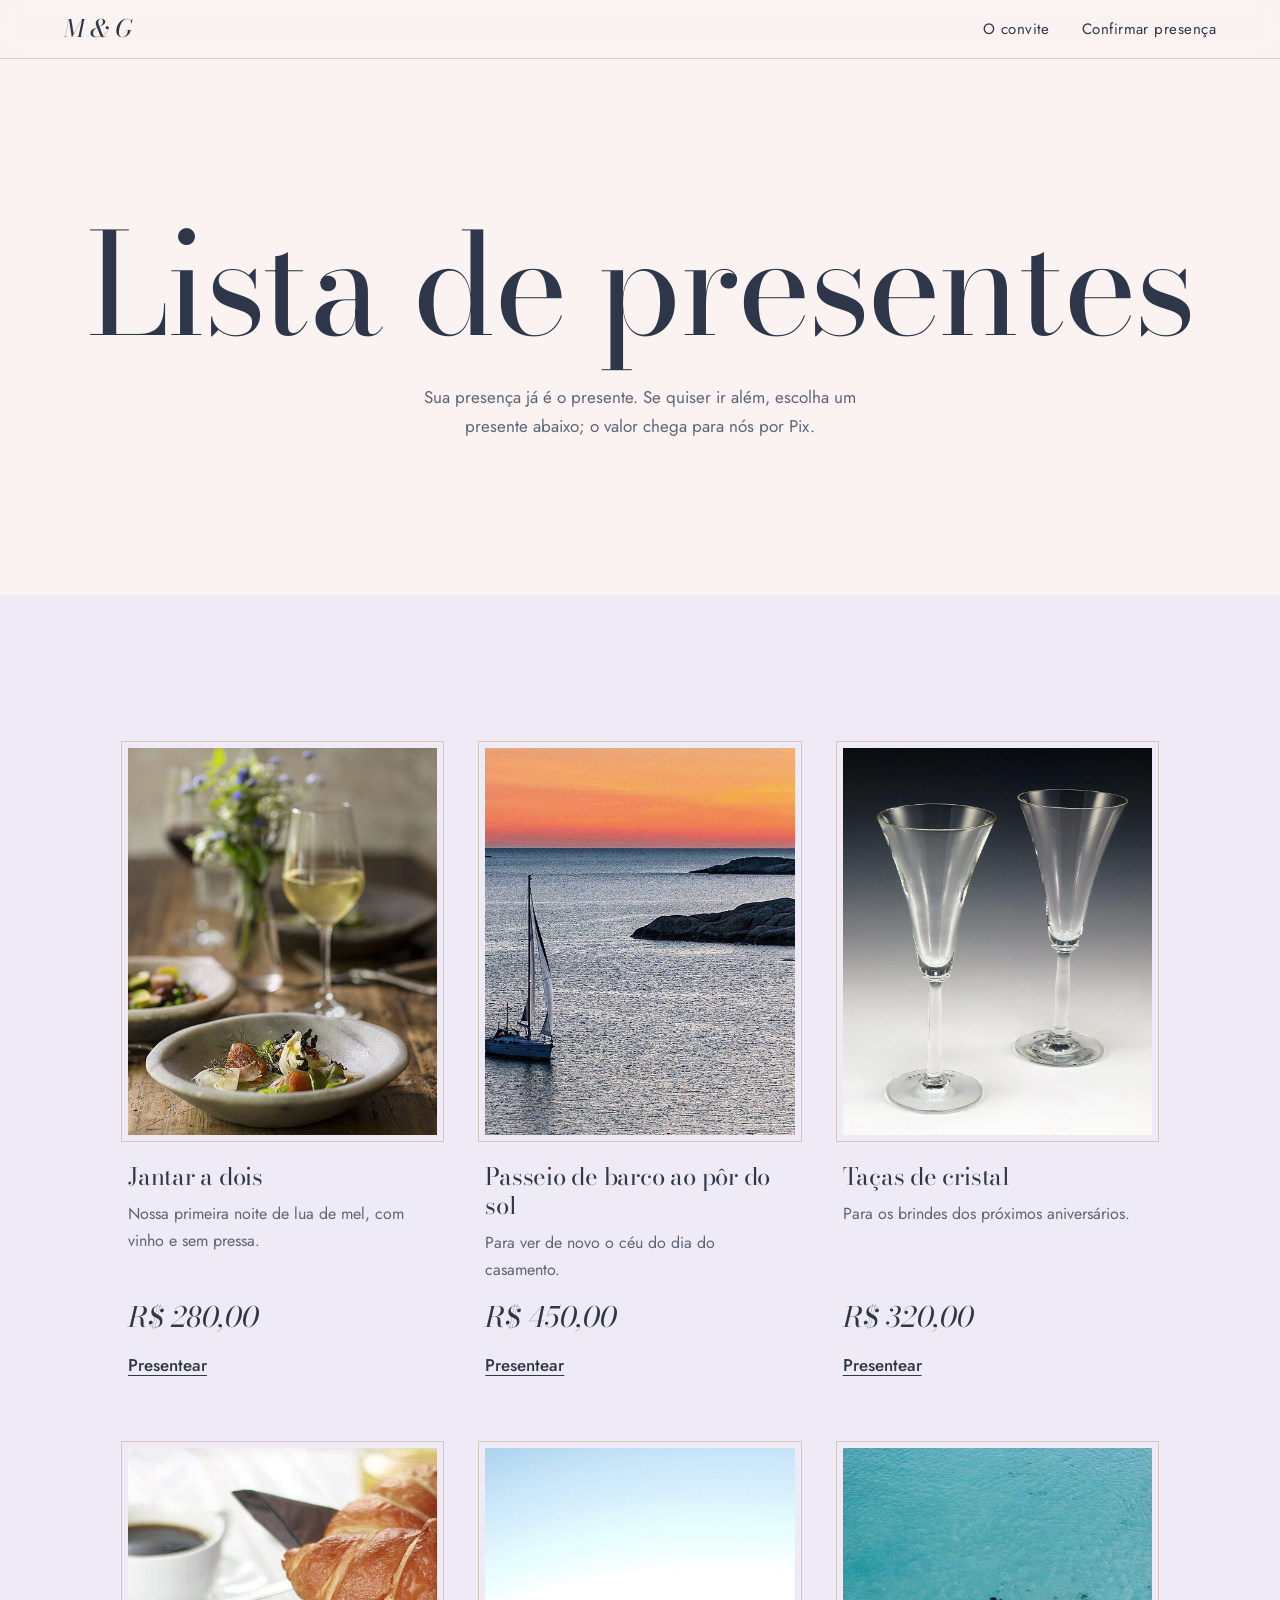
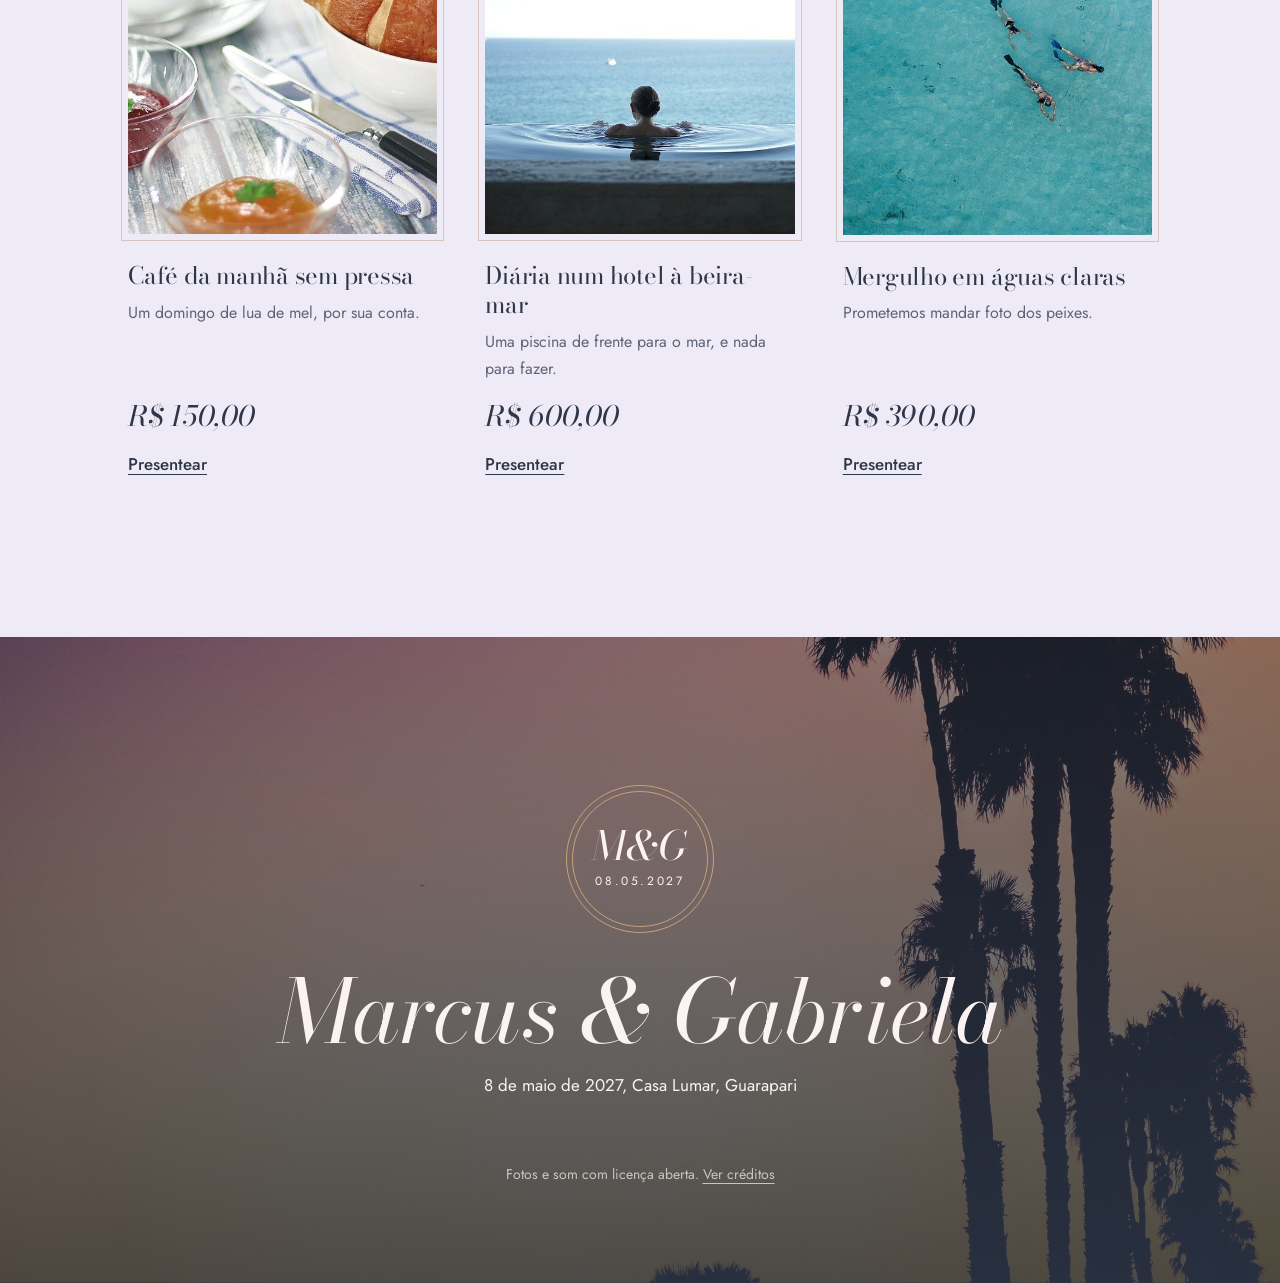
==== presentes.html @ 3d128921 "chore: publica a prévia do site do casamento" ====
<!doctype html>
<html lang="pt-BR">
<head>
  <meta charset="utf-8">
  <meta name="viewport" content="width=device-width, initial-scale=1">
  <meta name="robots" content="noindex, nofollow">
  <link rel="icon" href="data:image/svg+xml,%3Csvg xmlns='http://www.w3.org/2000/svg' viewBox='0 0 32 32'%3E%3Ccircle cx='16' cy='16' r='13' fill='%23f4c9ae'/%3E%3C/svg%3E">
  <title>Lista de presentes, Marcus &amp; Gabriela</title>
  <meta name="description" content="Lista de presentes do casamento de Marcus e Gabriela, 8 de maio de 2027. Presenteie por Pix.">
  <link rel="preconnect" href="https://fonts.googleapis.com">
  <link rel="preconnect" href="https://fonts.gstatic.com" crossorigin>
  <link rel="stylesheet" href="https://fonts.googleapis.com/css2?family=Bodoni+Moda:ital,opsz,wght@0,6..96,400..600;1,6..96,400..600&family=Jost:wght@300;400;500&display=swap">
  <link rel="stylesheet" href="assets/css/base.css">
  <link rel="stylesheet" href="assets/css/mare-rosa.css">
  <link rel="stylesheet" href="assets/css/mare-rosa-presentes.css">
  <link rel="stylesheet" href="assets/css/mare-rosa-efeitos.css">
  <script src="assets/js/wedding-config.js" defer></script>
  <script src="assets/js/gift-list.js" defer></script>
  <script src="assets/js/scroll-effects.js" defer></script>
  <script src="assets/js/site.js" defer></script>
</head>
<body class="is-entered">
  <a class="skip-link" href="#conteudo">Pular para o conteúdo</a>

  <div class="topbar is-solid">
    <a class="topbar__monogram" href="index.html">M &amp; G</a>
    <nav aria-label="Seções">
      <ul>
        <li><a href="index.html">O convite</a></li>
        <li><a href="index.html#confirmar">Confirmar presença</a></li>
      </ul>
    </nav>
  </div>

  <main id="conteudo" tabindex="-1">
    <header class="gifts-page-header">
      <h1 data-reveal>Lista de presentes</h1>
      <p>Sua presença já é o presente. Se quiser ir além, escolha um presente abaixo; o valor chega para nós por Pix.</p>
    </header>

    <section class="gifts" aria-label="Presentes">
      <div class="container">
        <p class="gifts__status" data-gift-status role="status" aria-live="polite"></p>
        <ul class="gifts__list" data-gift-list></ul>
        <template data-gift-template>
          <li class="gift">
            <img class="gift__image" data-gift-field="image" alt="" loading="lazy" decoding="async">
            <h2 class="gift__title" data-gift-field="title"></h2>
            <p class="gift__description" data-gift-field="description"></p>
            <p class="gift__price" data-gift-field="price"></p>
            <button class="text-button" type="button" data-gift-select>Presentear</button>
          </li>
        </template>
      </div>
    </section>
  </main>

  <footer class="footer">
    <img class="parallax-media" src="assets/img/fundo-coqueiros-entardecer.jpg" alt="" loading="lazy" data-parallax="0.15">
    <div class="footer__content" data-reveal>
      <div class="crest crest--footer" aria-hidden="true">
        <span class="crest__letters">M&amp;G</span>
        <span class="crest__date">08.05.2027</span>
      </div>
      <p class="footer__names">Marcus &amp; Gabriela</p>
      <p>8 de maio de 2027, Casa Lumar, Guarapari</p>
      <p class="footer__credits">Fotos e som com licença aberta. <a href="CREDITS.md">Ver créditos</a></p>
    </div>
  </footer>

  <dialog class="pix-dialog" data-gift-dialog aria-labelledby="pix-titulo">
    <img class="pix-dialog__image" data-gift-dialog-image alt="">
    <h2 id="pix-titulo"><span data-gift-dialog-title></span></h2>
    <p class="pix-dialog__price" data-gift-dialog-price></p>
    <p>Faça um Pix para a chave abaixo, em nome de <span data-pix-holder></span>.</p>
    <p class="pix-dialog__key"><code data-pix-key></code></p>
    <button class="button" type="button" data-copy-pix>Copiar chave Pix</button>
    <p class="pix-dialog__status" data-copy-status role="status"></p>
    <button class="pix-dialog__close" type="button" data-dialog-close aria-label="Fechar">×</button>
  </dialog>
</body>
</html>
---- assets/css/base.css ----
/* Estrutura comum aos modelos. A aparência (cor, tipo, ritmo) fica no CSS de cada modelo. */

*, *::before, *::after { box-sizing: border-box; }

html { -webkit-text-size-adjust: 100%; scroll-behavior: smooth; }

body {
  margin: 0;
  text-rendering: optimizeLegibility;
  -webkit-font-smoothing: antialiased;
}

body:not(.is-entered) { overflow: hidden; }

img { display: block; max-width: 100%; height: auto; }

h1, h2, h3, p, ol, ul, figure, blockquote { margin: 0; }

ol, ul { padding: 0; list-style: none; }

button, input, select, textarea { font: inherit; color: inherit; }

button { cursor: pointer; }

[hidden] { display: none !important; }

main:focus { outline: none; }

:focus-visible { outline: 2px solid currentColor; outline-offset: 3px; }

.skip-link {
  position: absolute;
  left: 1rem;
  top: -4rem;
  z-index: 100;
  padding: .75rem 1rem;
  background: #fff;
  color: #000;
}

.skip-link:focus { top: 1rem; }

.visually-hidden {
  position: absolute;
  width: 1px;
  height: 1px;
  overflow: hidden;
  clip: rect(0 0 0 0);
  white-space: nowrap;
}

/* Tela de abertura: cobre tudo até o convidado entrar. */
.intro {
  position: fixed;
  inset: 0;
  z-index: 50;
  display: grid;
  place-items: center;
}

/* Formulário de presença */
.field { display: grid; gap: .4rem; margin: 0 0 1.25rem; padding: 0; border: 0; min-width: 0; }

.field input, .field select, .field textarea { width: 100%; }

.field textarea { resize: vertical; }

.field__error:empty { display: none; }

.choice-group { display: flex; flex-wrap: wrap; gap: .75rem; }

.choice { position: relative; display: inline-flex; align-items: center; gap: .5rem; cursor: pointer; }

[aria-busy="true"] { cursor: progress; opacity: .7; }

/* Diálogo do Pix */
.pix-dialog { max-width: min(30rem, calc(100vw - 2rem)); padding: 2rem; border: 0; }

.pix-dialog code { word-break: break-all; user-select: all; }

.pix-dialog__close {
  position: absolute;
  top: .75rem;
  right: .75rem;
  width: 2.5rem;
  height: 2.5rem;
  border: 0;
  background: transparent;
  font-size: 1.5rem;
  line-height: 1;
}

/* Botão de som */
.sound-toggle { display: inline-flex; align-items: center; gap: .5rem; }

.sound-toggle__icon { width: 1.5rem; height: 1.5rem; fill: none; stroke: currentColor; stroke-width: 1.5; stroke-linecap: round; }

.sound-toggle[data-state="playing"] .sound-toggle__icon path { stroke-dasharray: 4 3; animation: sound-wave 1.6s linear infinite; }

.sound-toggle[data-state="loading"] { opacity: .6; }

.sound-toggle:disabled { opacity: .4; cursor: not-allowed; }

@keyframes sound-wave { to { stroke-dashoffset: -14; } }

@media (prefers-reduced-motion: reduce) {
  html { scroll-behavior: auto; }
  *, *::before, *::after { animation-duration: .01ms !important; animation-iteration-count: 1 !important; transition-duration: .01ms !important; }
}
---- assets/css/mare-rosa.css ----
/*
 * Maré Rosa: editorial de moda, fotografia em tela cheia, Bodoni Moda + Jost.
 * O dourado champanhe aparece só em filetes (linhas, anéis, marcadores), nunca em texto:
 * é o que dá o acabamento de papelaria fina sem competir com os tons pastel.
 */

:root {
  --shell: #fbf3f1;
  --blush: #efcfcb;
  --apricot: #f4c9ae;
  --lilac: #bdb5da;
  --lilac-wash: #efebf6;
  --seafoam: #c3ded8;
  --tide: #2e3749;
  --tide-soft: #5d6478;
  --champagne: #c6a27a;
  --champagne-light: #ead6b8;
  --line: rgba(176, 140, 98, .4);
  --grain: url("data:image/svg+xml,%3Csvg xmlns='http://www.w3.org/2000/svg' width='180' height='180'%3E%3Cfilter id='n'%3E%3CfeTurbulence type='fractalNoise' baseFrequency='.85' numOctaves='2' stitchTiles='stitch'/%3E%3C/filter%3E%3Crect width='100%25' height='100%25' filter='url(%23n)'/%3E%3C/svg%3E");
  --font-display: 'Bodoni Moda', 'Didot', serif;
  --font-text: 'Jost', 'Futura', sans-serif;
  --gutter: clamp(1.25rem, 5vw, 4rem);
  --section-space: clamp(5rem, 12vw, 10rem);
}

body { background: var(--shell); color: var(--tide); font: 400 1.0625rem/1.7 var(--font-text); }

.container { width: min(72rem, 100%); margin-inline: auto; padding-inline: var(--gutter); }

h2 { font: 400 clamp(2.25rem, 5vw, 3.5rem)/1.05 var(--font-display); letter-spacing: -.01em; }

h3 { font: 500 1.125rem/1.3 var(--font-text); letter-spacing: .01em; }

a { color: inherit; text-underline-offset: .25em; text-decoration-thickness: 1px; }

.button {
  display: inline-flex;
  justify-content: center;
  padding: .95rem 2rem;
  border: 1px solid var(--tide);
  border-radius: 999px;
  background: var(--tide);
  color: var(--shell);
  font: 500 1rem/1 var(--font-text);
  letter-spacing: .02em;
  transition: background .25s, color .25s;
}

.button:hover { background: transparent; color: var(--tide); }

.button--light { background: var(--shell); border-color: var(--shell); color: var(--tide); }

.button--light:hover { background: transparent; color: var(--shell); }

.text-button { border: 0; background: none; padding: .5rem; text-decoration: underline; text-underline-offset: .25em; }

/* Abertura: o convite recua para cima como a maré, revelando a praia. */
.intro { color: var(--shell); text-align: center; clip-path: inset(0 0 0 0); transition: clip-path 1.3s cubic-bezier(.7, 0, .2, 1); }

.is-entered .intro { clip-path: inset(0 0 100% 0); }

.intro__photo { position: absolute; inset: 0; background: url('../img/ceu-rosa-ondas.jpg') center / cover; filter: blur(10px) saturate(.9); transform: scale(1.08); }

.intro__photo::after { content: ''; position: absolute; inset: 0; background: rgba(46, 55, 73, .4) var(--grain); background-blend-mode: overlay; }

.intro__content { position: relative; display: grid; justify-items: center; gap: 1.25rem; padding: var(--gutter); }

.intro__names { margin-top: 1rem; font: italic 400 clamp(2.75rem, 9vw, 5rem)/1 var(--font-display); font-variation-settings: 'opsz' 28; }

.intro__date { max-width: 30ch; margin-bottom: 1rem; font: italic 400 1.25rem/1.45 var(--font-display); }

.intro__hint { max-width: 32ch; font-size: .9375rem; opacity: .85; }

/* Brasão: anel duplo como o de um lacre de papelaria. */
.crest {
  display: grid;
  place-items: center;
  align-content: center;
  gap: .35rem;
  width: 8.5rem;
  aspect-ratio: 1;
  border: 1px solid var(--champagne-light);
  border-radius: 50%;
  outline: 1px solid var(--champagne-light);
  outline-offset: 5px;
}

.crest__letters { font: italic 400 2.5rem/1 var(--font-display); letter-spacing: .02em; }

.crest__date { font-size: .75rem; letter-spacing: .22em; }

.crest--footer { margin: 0 auto 2.5rem; border-color: var(--champagne); outline-color: var(--champagne); }

/* Topo: transparente sobre a foto, sólido depois dela (sticky-topbar.js). */
.topbar {
  position: fixed;
  inset: 0 0 auto;
  z-index: 15;
  display: flex;
  justify-content: space-between;
  align-items: center;
  padding: 1.5rem var(--gutter);
  color: var(--shell);
  transition: background-color .4s, color .4s, padding .4s, box-shadow .4s;
}

.topbar.is-solid { padding-block: .9rem; background: rgba(251, 243, 241, .92); backdrop-filter: blur(10px); color: var(--tide); box-shadow: 0 1px 0 var(--line); }

/* Links do menu param a seção abaixo do menu fixo, não por baixo dele. */
:where(section, header)[id] { scroll-margin-top: 4.5rem; }

.topbar__monogram { font: italic 400 1.5rem/1 var(--font-display); text-decoration: none; }

.topbar nav ul { display: flex; gap: 2rem; }

.topbar nav a { text-decoration: none; font-size: .9375rem; letter-spacing: .03em; }

.topbar nav a:hover { text-decoration: underline; }

/* Hero */
.hero { position: relative; min-height: 100svh; display: grid; align-items: end; color: var(--shell); overflow: hidden; }

.hero__photo { position: absolute; inset: 0; width: 100%; height: 100%; object-fit: cover; transform-origin: 60% 70%; }

.is-entered .hero__photo { animation: settle 20s cubic-bezier(.2, .6, .2, 1) both; }

@keyframes settle { from { transform: scale(1.12); } }

.hero__wash { position: absolute; inset: 0; background: linear-gradient(to top, rgba(46, 55, 73, .62), rgba(46, 55, 73, 0) 60%); }

/* Grão de filme leve: tira o aspecto digital liso da foto. */
.hero::after { content: ''; position: absolute; inset: 0; background: var(--grain); opacity: .09; mix-blend-mode: overlay; pointer-events: none; }

.hero__content { position: relative; z-index: 1; display: grid; grid-template-columns: 1fr auto; align-items: end; gap: 2rem; padding: 0 var(--gutter) clamp(2rem, 6vw, 4.5rem); }

/* Tamanho óptico fixo em 28: no automático (96) a haste fina do "M" some sobre a foto. */
.hero__names { display: grid; font: 400 clamp(3.25rem, 12vw, 10.5rem)/.86 var(--font-display); font-variation-settings: 'opsz' 28; letter-spacing: -.03em; }

.hero__names > span { display: block; }

.hero__names > span:last-child { padding-left: .9em; }

.hero__amp { font-style: italic; font-weight: 400; display: inline; }

.hero__details { max-width: 18rem; margin-bottom: .6rem; padding-top: 1rem; border-top: 1px solid var(--champagne-light); font-size: 1rem; line-height: 1.6; text-align: right; }

.is-entered .hero__names > span { animation: rise 1.6s .6s cubic-bezier(.2, .7, .2, 1) both; }

.is-entered .hero__names > span:last-child { animation-delay: .8s; }

@keyframes rise { from { opacity: 0; transform: translateY(.25em); filter: blur(6px); } }

/* Convite */
.invite { display: grid; grid-template-columns: 5fr 6fr; gap: clamp(2.5rem, 7vw, 7rem); align-items: center; padding-block: var(--section-space); }

.invite__photo img { width: 100%; aspect-ratio: 4 / 5; object-fit: cover; outline: 1px solid var(--line); outline-offset: 8px; }

.invite__lead { max-width: 22ch; font: 400 clamp(1.625rem, 3.4vw, 2.5rem)/1.3 var(--font-display); }

.invite__countdown { margin-top: 2.5rem; color: var(--tide-soft); }

.invite__countdown strong { font: italic 400 1.5rem var(--font-display); color: var(--tide); }

/* O dia */
.day { padding-bottom: var(--section-space); }

.day__timeline { position: relative; display: grid; grid-template-columns: repeat(5, 1fr); margin-top: 3.5rem; border-top: 1px solid var(--line); }

.day__timeline li { position: relative; padding: 2.5rem 1.5rem 0 0; }

.day__timeline li::before { content: ''; position: absolute; top: -5px; left: 0; width: 9px; height: 9px; border-radius: 50%; background: var(--champagne); }

.day__timeline li.is-sunset::before { top: -13px; width: 25px; height: 25px; background: var(--apricot); box-shadow: 0 0 0 8px rgba(244, 201, 174, .35); }

.day__timeline time { display: block; margin-bottom: .5rem; font: italic 400 2rem/1 var(--font-display); }

.day__timeline p { margin-top: .4rem; color: var(--tide-soft); font-size: 1rem; }

/* Informações */
.details { display: grid; grid-template-columns: 5fr 6fr; gap: clamp(2rem, 6vw, 6rem); padding-bottom: var(--section-space); align-items: start; }

.details__media img { width: 100%; aspect-ratio: 4 / 5; object-fit: cover; }

.details__block { padding-block: 2rem; border-bottom: 1px solid var(--line); }

.details__block:last-child { border-bottom: 0; }

.details__block h3 { margin-bottom: .6rem; }

.details__block p + p, .details__block address + p { margin-top: .75rem; }

.details address { font-style: normal; }

.details h2 { margin-bottom: 1rem; }

.swatches { display: flex; flex-wrap: wrap; gap: 1.25rem; margin-top: 1.25rem; font-size: .9375rem; }

.swatches li { display: flex; align-items: center; gap: .5rem; }

.swatches li::before { content: ''; width: 1.75rem; height: 1.75rem; border-radius: 50%; background: var(--swatch); box-shadow: inset 0 0 0 1px var(--line); }

/* Chamada para a página de presentes: só o título grande e o link, sobre a foto dos coqueiros. */
.gifts-teaser { position: relative; display: grid; place-items: center; min-height: 85svh; padding: var(--section-space) var(--gutter); overflow: hidden; background: var(--tide); color: var(--shell); text-align: center; }

.gifts-teaser::after { content: ''; position: absolute; inset: 0; background: radial-gradient(ellipse at center, rgba(46, 55, 73, .1), rgba(46, 55, 73, .45)); }

.gifts-teaser__content { position: relative; z-index: 1; }

.gifts-teaser h2 { font: 400 clamp(3.5rem, 11vw, 9rem)/.95 var(--font-display); font-variation-settings: 'opsz' 28; letter-spacing: -.02em; text-shadow: 0 2px 40px rgba(46, 55, 73, .4); }

.gifts-teaser a { display: inline-block; margin-top: 2.5rem; padding: 1rem 2.25rem; border: 1px solid var(--champagne-light); border-radius: 999px; background: rgba(46, 55, 73, .18); backdrop-filter: blur(6px); font-size: 1.125rem; letter-spacing: .03em; text-decoration: none; transition: background .3s, color .3s; }

.gifts-teaser a:hover { background: var(--shell); color: var(--tide); }

/* Rodapé sobre a foto do entardecer, escurecida para o texto claro. */
.footer { position: relative; padding: var(--section-space) var(--gutter) 6rem; overflow: hidden; background: var(--tide); color: var(--shell); text-align: center; }

.footer::after { content: ''; position: absolute; inset: 0; background: linear-gradient(rgba(46, 55, 73, .55), rgba(46, 55, 73, .85)); }

.footer__content { position: relative; z-index: 1; }

.footer__names { margin-bottom: 1rem; font: italic 400 clamp(3rem, 8vw, 5.5rem)/1 var(--font-display); font-variation-settings: 'opsz' 28; }

.footer__credits { margin-top: 4rem; font-size: .875rem; opacity: .7; }

/* Som */
.sound-toggle {
  position: fixed;
  right: 1.25rem;
  bottom: 1.25rem;
  z-index: 20;
  padding: .7rem 1.1rem;
  border: 1px solid var(--line);
  border-radius: 999px;
  background: rgba(251, 243, 241, .88);
  backdrop-filter: blur(8px);
  color: var(--tide);
  font-size: .9375rem;
}

@media (max-width: 56rem) {
  .topbar nav li:not(:last-child) { display: none; }
  .hero__content { grid-template-columns: 1fr; }
  .hero__details { text-align: left; }
  .hero__names > span:last-child { padding-left: .5em; }
  .day__timeline { grid-template-columns: 1fr; border-top: 0; border-left: 1px solid var(--line); margin-left: .5rem; }
  .day__timeline li { padding: 0 0 2.25rem 2rem; }
  .day__timeline li::before { top: .55rem; left: -5px; }
  .day__timeline li.is-sunset::before { left: -13px; top: .2rem; }
  .invite, .details { grid-template-columns: 1fr; }
  .invite__photo img { aspect-ratio: 1; }
}
---- assets/css/mare-rosa-presentes.css ----
/* Maré Rosa: página da lista de presentes (presentes.html) e janela do Pix. Tokens em mare-rosa.css. */

.gifts-page-header { padding: calc(var(--section-space) + 4rem) var(--gutter) var(--section-space); text-align: center; }

.gifts-page-header h1 { font: 400 clamp(3.5rem, 11vw, 9rem)/.95 var(--font-display); font-variation-settings: 'opsz' 28; letter-spacing: -.02em; }

.gifts-page-header p { max-width: 46ch; margin: 2rem auto 0; color: var(--tide-soft); }

.gifts { padding-block: var(--section-space); background: var(--lilac-wash); }

.gifts__intro { display: grid; grid-template-columns: 1fr 1fr; gap: 2rem 4rem; align-items: end; margin-bottom: 3.5rem; }

.gifts__intro p { max-width: 42ch; }

.gifts__status:empty { display: none; }

.gifts__status { margin-bottom: 2rem; text-align: center; color: var(--tide-soft); }

.gifts__list { display: grid; grid-template-columns: repeat(3, 1fr); gap: 4rem 3rem; }

.gift { display: grid; grid-template-rows: auto auto 1fr auto auto; }

/* Passe-partout: filete champanhe afastado da foto, como moldura de galeria. */
.gift__image {
  width: 100%;
  aspect-ratio: 4 / 5;
  margin-bottom: 1.75rem;
  object-fit: cover;
  background: var(--blush);
  filter: saturate(.88);
  outline: 1px solid var(--line);
  outline-offset: 6px;
}

.gift__title { font: 400 1.5rem/1.2 var(--font-display); }

.gift__description { margin-top: .5rem; color: var(--tide-soft); font-size: 1rem; }

.gift__price { margin-top: 1.25rem; font: italic 400 1.75rem/1 var(--font-display); }

.gift .text-button { justify-self: start; margin-top: 1rem; padding: .25rem 0; font-weight: 500; }

/* Pix */
.pix-dialog { background: var(--shell); color: var(--tide); }

.pix-dialog::backdrop { background: rgba(46, 55, 73, .5); backdrop-filter: blur(4px); }

.pix-dialog__image { width: calc(100% + 4rem); max-width: none; margin: -2rem -2rem 1.5rem; aspect-ratio: 16 / 9; object-fit: cover; filter: saturate(.88); }

.pix-dialog__close { border-radius: 50%; background: rgba(251, 243, 241, .92); }

.pix-dialog h2 { font-size: 2rem; padding-right: 2rem; }

.pix-dialog__price { margin: .5rem 0 1.25rem; font: italic 400 1.75rem var(--font-display); }

.pix-dialog__key { margin: 1.25rem 0; padding: 1rem; background: var(--lilac-wash); font-size: .9375rem; }

.pix-dialog__status { margin-top: 1rem; min-height: 1.7em; }

@media (max-width: 56rem) {
  .gifts__intro { grid-template-columns: 1fr; }
  .gifts__list { grid-template-columns: 1fr; gap: 3.5rem; }
  .gift__image { aspect-ratio: 3 / 2; }
}
---- assets/css/mare-rosa-efeitos.css ----
/* Maré Rosa: faixas de foto e efeitos de rolagem (scroll-effects.js). Tokens em mare-rosa.css. */

/* Imagem de fundo com profundidade: maior que o contêiner, desloca com --parallax. */
.parallax-media {
  position: absolute;
  inset: -22% 0 auto;
  width: 100%;
  height: 144%;
  object-fit: cover;
  translate: 0 var(--parallax, 0px);
}

/* Faixa de foto entre seções */
.band { position: relative; display: grid; place-items: center; min-height: 70svh; overflow: hidden; color: var(--shell); text-align: center; }

.band::after { content: ''; position: absolute; inset: 0; background: radial-gradient(ellipse at center, rgba(46, 55, 73, .32), rgba(46, 55, 73, .12) 70%); }

.band__text { position: relative; z-index: 1; max-width: 18ch; padding: 0 var(--gutter); font: italic 400 clamp(2.5rem, 7vw, 5.5rem)/1.05 var(--font-display); font-variation-settings: 'opsz' 28; text-shadow: 0 2px 30px rgba(46, 55, 73, .35); }

/* Capa: foto desce mais devagar que a página; nomes sobem e se apagam. */
.hero__photo { translate: 0 calc(var(--hero-progress, 0) * 35vh); }

.hero__content { opacity: calc(1 - var(--hero-progress, 0) * 1.6); translate: 0 calc(var(--hero-progress, 0) * -8vh); }

/* Revelação. Só esconde quando o script existe; sem JS tudo fica visível. */
.has-scroll-effects [data-reveal] {
  opacity: 0;
  translate: 0 2.5rem;
  transition: opacity 1.1s cubic-bezier(.2, .7, .2, 1) var(--reveal-delay, 0s), translate 1.1s cubic-bezier(.2, .7, .2, 1) var(--reveal-delay, 0s);
}

.has-scroll-effects [data-reveal].is-revealed { opacity: 1; translate: 0 0; }

/* Foto que chega de perto e assenta. */
.has-scroll-effects [data-reveal="zoom"] { overflow: hidden; translate: none; }

.has-scroll-effects [data-reveal="zoom"] img { scale: 1.15; transition: scale 2.2s cubic-bezier(.2, .7, .2, 1); }

.has-scroll-effects [data-reveal="zoom"].is-revealed img { scale: 1; }

/* Linha do dia se desenha da esquerda para a direita. */
.has-scroll-effects .day__timeline[data-reveal] { opacity: 1; translate: none; border-top-color: transparent; }

.day__timeline::after { content: ''; position: absolute; inset: -1px 0 auto; height: 1px; background: var(--line); transform-origin: left; }

.has-scroll-effects .day__timeline::after { scale: 0 1; transition: scale 2s cubic-bezier(.6, 0, .2, 1) .2s; }

.has-scroll-effects .day__timeline.is-revealed::after { scale: 1 1; }

@media (max-width: 56rem) {
  .day__timeline::after { display: none; }
  .has-scroll-effects .day__timeline[data-reveal] { border-left-color: var(--line); }
  .band { min-height: 55svh; }
}
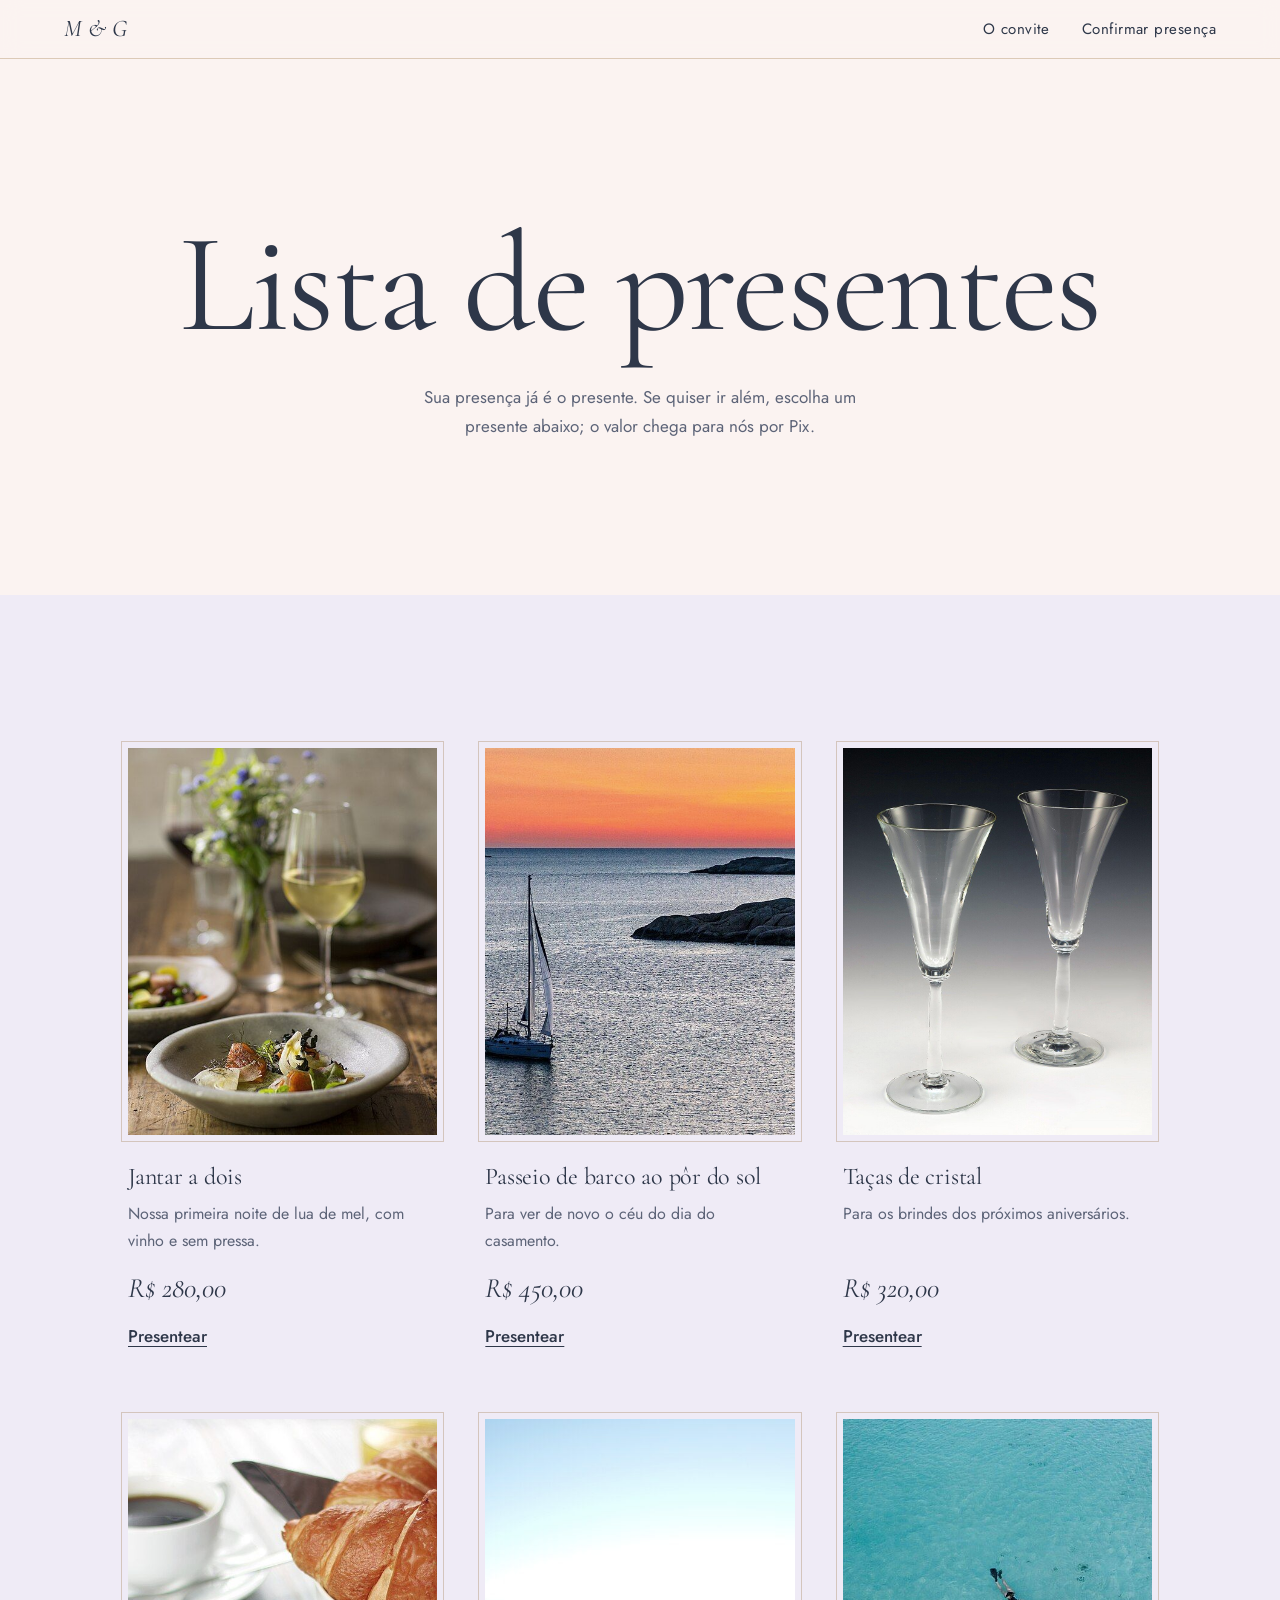
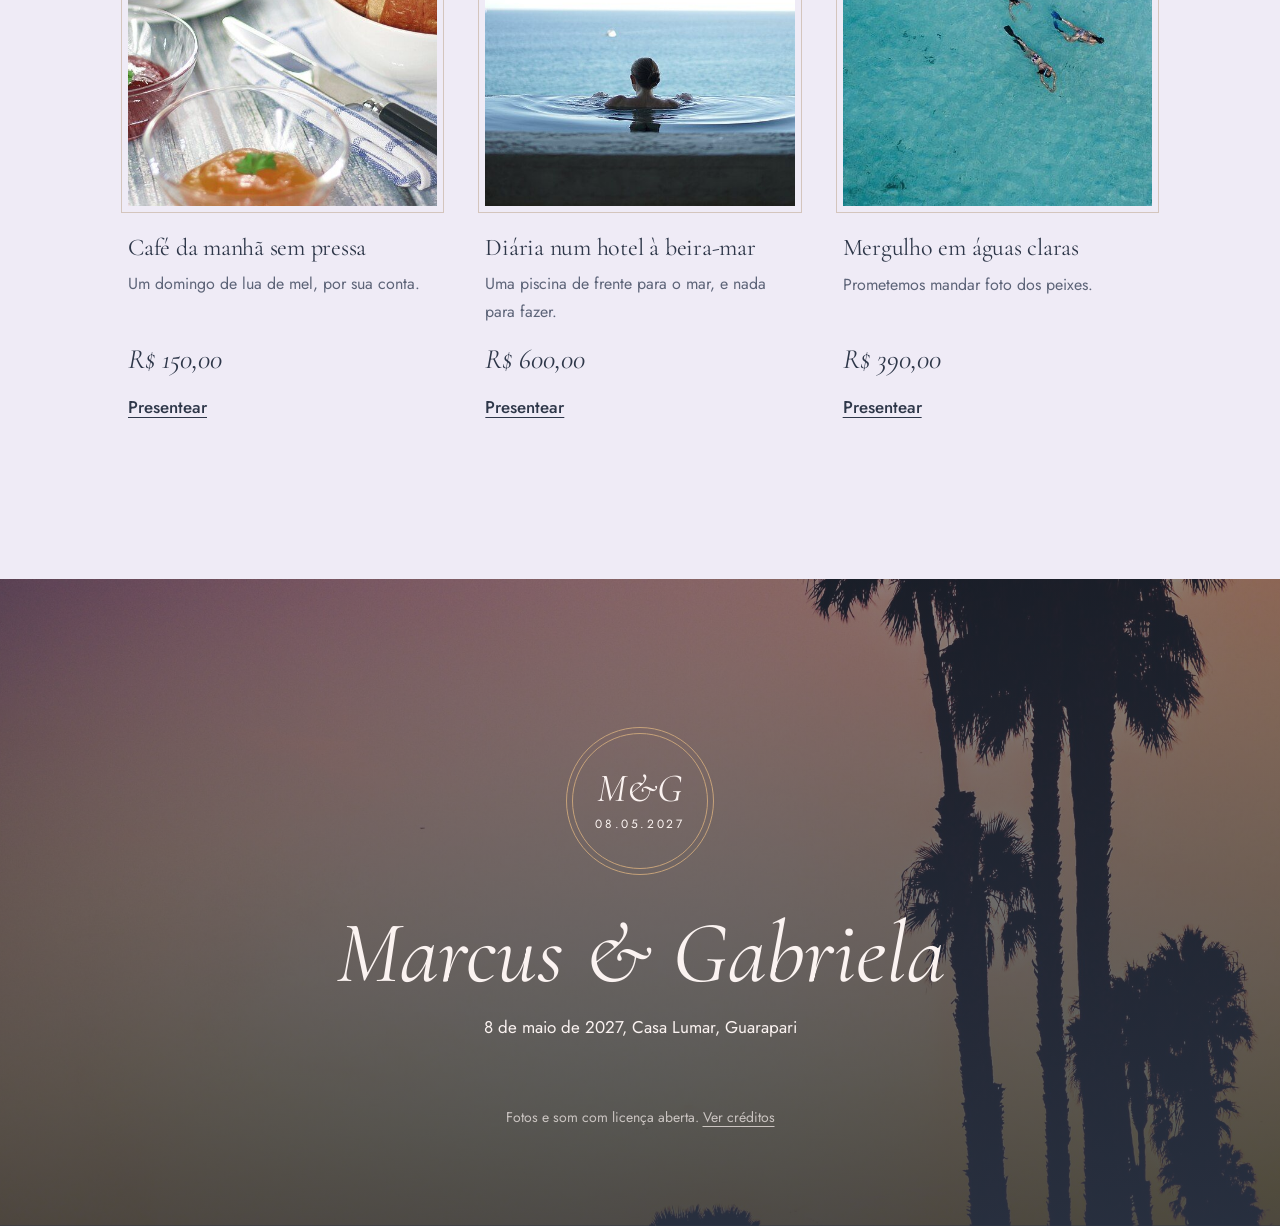
==== commit 7e0e443c: "feat: adota a fonte Cormorant Garamond (opção B)" ====
--- a/presentes.html
+++ b/presentes.html
@@ -9,7 +9,7 @@
   <meta name="description" content="Lista de presentes do casamento de Marcus e Gabriela, 8 de maio de 2027. Presenteie por Pix.">
   <link rel="preconnect" href="https://fonts.googleapis.com">
   <link rel="preconnect" href="https://fonts.gstatic.com" crossorigin>
-  <link rel="stylesheet" href="https://fonts.googleapis.com/css2?family=Bodoni+Moda:ital,opsz,wght@0,6..96,400..600;1,6..96,400..600&family=Jost:wght@300;400;500&display=swap">
+  <link rel="stylesheet" href="https://fonts.googleapis.com/css2?family=Cormorant+Garamond:ital,wght@0,400;0,500;0,600;1,400;1,500&family=Jost:wght@300;400;500&display=swap">
   <link rel="stylesheet" href="assets/css/base.css">
   <link rel="stylesheet" href="assets/css/mare-rosa.css">
   <link rel="stylesheet" href="assets/css/mare-rosa-presentes.css">
--- a/assets/css/mare-rosa.css
+++ b/assets/css/mare-rosa.css
@@ -1,5 +1,5 @@
 /*
- * Maré Rosa: editorial de moda, fotografia em tela cheia, Bodoni Moda + Jost.
+ * Maré Rosa: editorial, fotografia em tela cheia, Cormorant Garamond + Jost (ADR-0011).
  * O dourado champanhe aparece só em filetes (linhas, anéis, marcadores), nunca em texto:
  * é o que dá o acabamento de papelaria fina sem competir com os tons pastel.
  */
@@ -17,13 +17,14 @@
   --champagne-light: #ead6b8;
   --line: rgba(176, 140, 98, .4);
   --grain: url("data:image/svg+xml,%3Csvg xmlns='http://www.w3.org/2000/svg' width='180' height='180'%3E%3Cfilter id='n'%3E%3CfeTurbulence type='fractalNoise' baseFrequency='.85' numOctaves='2' stitchTiles='stitch'/%3E%3C/filter%3E%3Crect width='100%25' height='100%25' filter='url(%23n)'/%3E%3C/svg%3E");
-  --font-display: 'Bodoni Moda', 'Didot', serif;
+  --font-display: 'Cormorant Garamond', 'Garamond', serif;
   --font-text: 'Jost', 'Futura', sans-serif;
   --gutter: clamp(1.25rem, 5vw, 4rem);
   --section-space: clamp(5rem, 12vw, 10rem);
 }
 
-body { background: var(--shell); color: var(--tide); font: 400 1.0625rem/1.7 var(--font-text); }
+/* Algarismos de altura uniforme: os antigos da Cormorant deixam horários e valores miúdos. */
+body { background: var(--shell); color: var(--tide); font: 400 1.0625rem/1.7 var(--font-text); font-variant-numeric: lining-nums; }
 
 .container { width: min(72rem, 100%); margin-inline: auto; padding-inline: var(--gutter); }
 
@@ -65,7 +66,7 @@
 
 .intro__content { position: relative; display: grid; justify-items: center; gap: 1.25rem; padding: var(--gutter); }
 
-.intro__names { margin-top: 1rem; font: italic 400 clamp(2.75rem, 9vw, 5rem)/1 var(--font-display); font-variation-settings: 'opsz' 28; }
+.intro__names { margin-top: 1rem; font: italic 400 clamp(2.75rem, 9vw, 5rem)/1 var(--font-display); }
 
 .intro__date { max-width: 30ch; margin-bottom: 1rem; font: italic 400 1.25rem/1.45 var(--font-display); }
 
@@ -133,8 +134,8 @@
 
 .hero__content { position: relative; z-index: 1; display: grid; grid-template-columns: 1fr auto; align-items: end; gap: 2rem; padding: 0 var(--gutter) clamp(2rem, 6vw, 4.5rem); }
 
-/* Tamanho óptico fixo em 28: no automático (96) a haste fina do "M" some sobre a foto. */
-.hero__names { display: grid; font: 400 clamp(3.25rem, 12vw, 10.5rem)/.86 var(--font-display); font-variation-settings: 'opsz' 28; letter-spacing: -.03em; }
+/* Peso 500: no 400 o traço fino da Cormorant perde força sobre a foto da capa. */
+.hero__names { display: grid; font: italic 500 clamp(3.5rem, 13vw, 11.5rem)/.86 var(--font-display); letter-spacing: -.01em; }
 
 .hero__names > span { display: block; }
 
@@ -206,7 +207,7 @@
 
 .gifts-teaser__content { position: relative; z-index: 1; }
 
-.gifts-teaser h2 { font: 400 clamp(3.5rem, 11vw, 9rem)/.95 var(--font-display); font-variation-settings: 'opsz' 28; letter-spacing: -.02em; text-shadow: 0 2px 40px rgba(46, 55, 73, .4); }
+.gifts-teaser h2 { font: 400 clamp(3.5rem, 11vw, 9rem)/.95 var(--font-display); letter-spacing: -.02em; text-shadow: 0 2px 40px rgba(46, 55, 73, .4); }
 
 .gifts-teaser a { display: inline-block; margin-top: 2.5rem; padding: 1rem 2.25rem; border: 1px solid var(--champagne-light); border-radius: 999px; background: rgba(46, 55, 73, .18); backdrop-filter: blur(6px); font-size: 1.125rem; letter-spacing: .03em; text-decoration: none; transition: background .3s, color .3s; }
 
@@ -219,7 +220,7 @@
 
 .footer__content { position: relative; z-index: 1; }
 
-.footer__names { margin-bottom: 1rem; font: italic 400 clamp(3rem, 8vw, 5.5rem)/1 var(--font-display); font-variation-settings: 'opsz' 28; }
+.footer__names { margin-bottom: 1rem; font: italic 400 clamp(3rem, 8vw, 5.5rem)/1 var(--font-display); }
 
 .footer__credits { margin-top: 4rem; font-size: .875rem; opacity: .7; }
 
--- a/assets/css/mare-rosa-presentes.css
+++ b/assets/css/mare-rosa-presentes.css
@@ -2,7 +2,7 @@
 
 .gifts-page-header { padding: calc(var(--section-space) + 4rem) var(--gutter) var(--section-space); text-align: center; }
 
-.gifts-page-header h1 { font: 400 clamp(3.5rem, 11vw, 9rem)/.95 var(--font-display); font-variation-settings: 'opsz' 28; letter-spacing: -.02em; }
+.gifts-page-header h1 { font: 400 clamp(3.5rem, 11vw, 9rem)/.95 var(--font-display); letter-spacing: -.02em; }
 
 .gifts-page-header p { max-width: 46ch; margin: 2rem auto 0; color: var(--tide-soft); }
 
--- a/assets/css/mare-rosa-efeitos.css
+++ b/assets/css/mare-rosa-efeitos.css
@@ -15,7 +15,7 @@
 
 .band::after { content: ''; position: absolute; inset: 0; background: radial-gradient(ellipse at center, rgba(46, 55, 73, .32), rgba(46, 55, 73, .12) 70%); }
 
-.band__text { position: relative; z-index: 1; max-width: 18ch; padding: 0 var(--gutter); font: italic 400 clamp(2.5rem, 7vw, 5.5rem)/1.05 var(--font-display); font-variation-settings: 'opsz' 28; text-shadow: 0 2px 30px rgba(46, 55, 73, .35); }
+.band__text { position: relative; z-index: 1; max-width: 18ch; padding: 0 var(--gutter); font: italic 400 clamp(2.5rem, 7vw, 5.5rem)/1.05 var(--font-display); text-shadow: 0 2px 30px rgba(46, 55, 73, .35); }
 
 /* Capa: foto desce mais devagar que a página; nomes sobem e se apagam. */
 .hero__photo { translate: 0 calc(var(--hero-progress, 0) * 35vh); }
